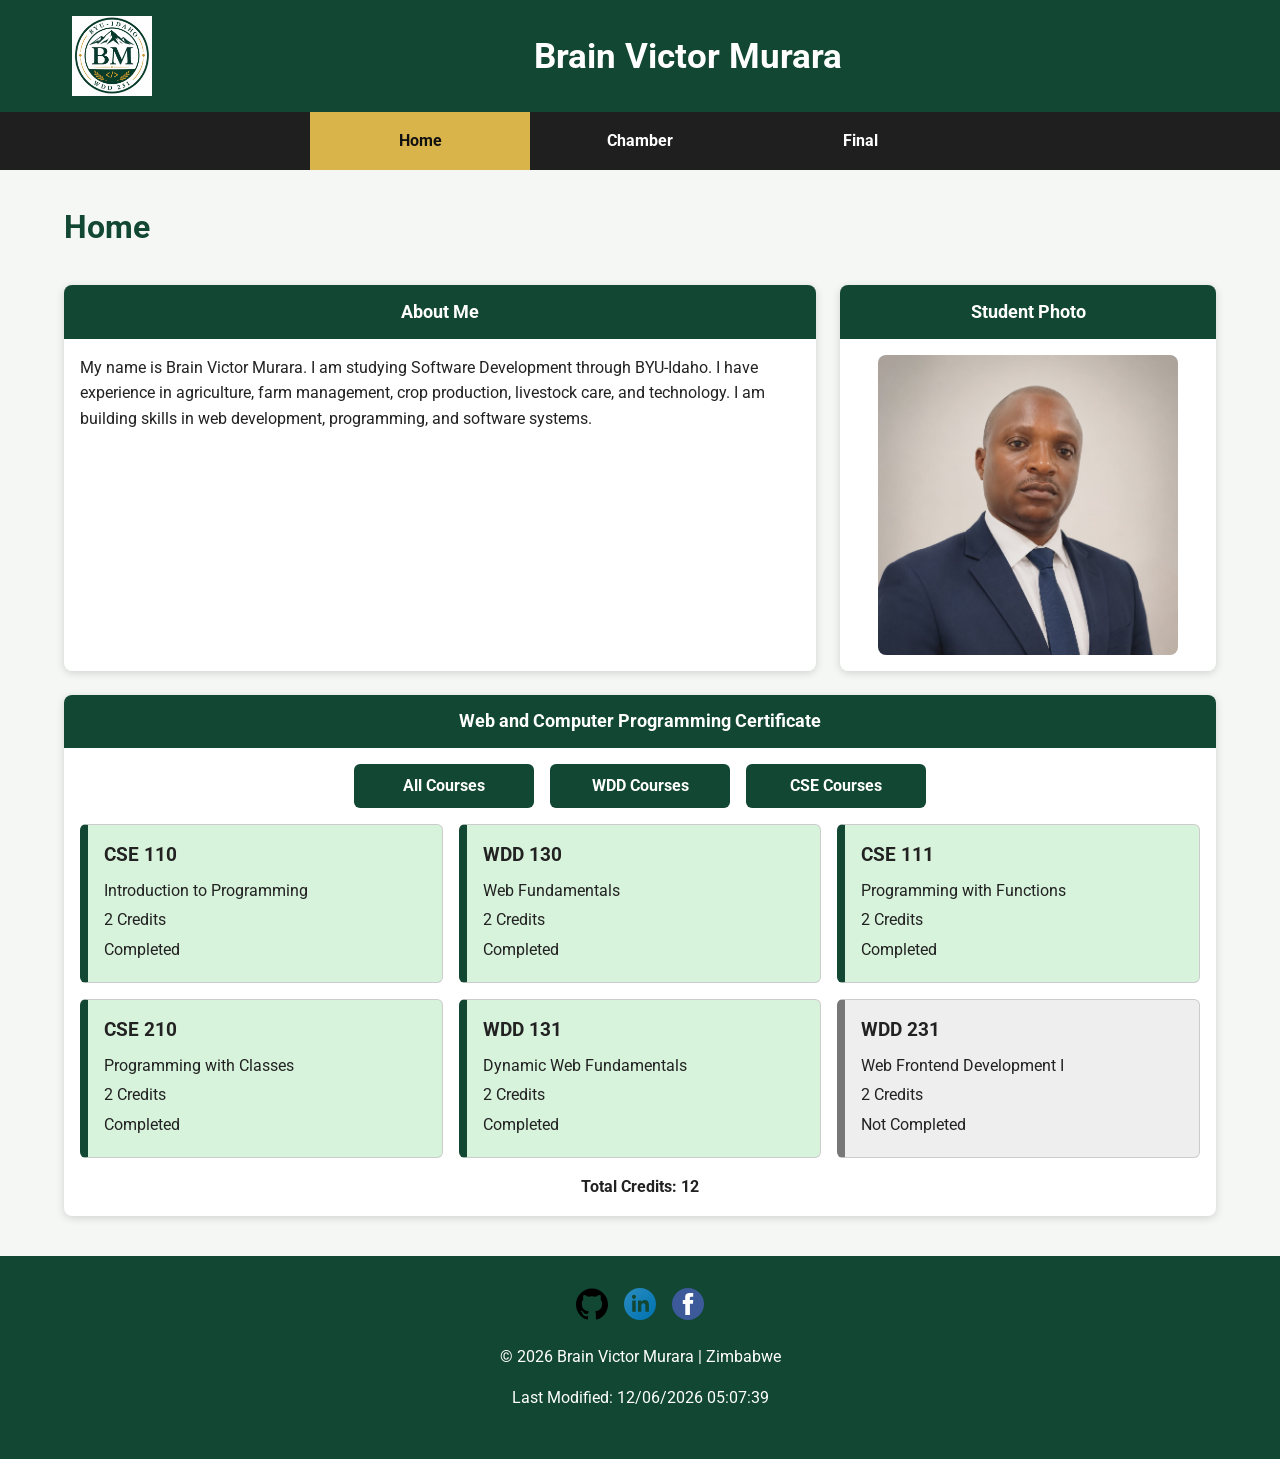
==== index.html @ 565dd633 "Complete w01 Course Home Page" ====
<!DOCTYPE html>
<html lang="en">
<head>
  <meta charset="UTF-8">
  <meta name="viewport" content="width=device-width, initial-scale=1.0">
  <meta name="description" content="WDD 231 course home page for Brain Victor Murara, a Software Development student at BYU-Idaho.">
  <meta name="author" content="Brain Victor Murara">

  <title>WDD 231 Course Home Page | Brain Victor Murara</title>

  <link rel="preconnect" href="https://fonts.googleapis.com">
  <link rel="preconnect" href="https://fonts.gstatic.com" crossorigin>
  <link href="https://fonts.googleapis.com/css2?family=Roboto:wght@400;500;700&display=swap" rel="stylesheet">

  <link rel="stylesheet" href="styles/normalize.css">
  <link rel="stylesheet" href="styles/small.css">
  <link rel="stylesheet" href="styles/larger.css">

  <script src="scripts/navigation.js" defer></script>
  <script src="scripts/date.js" defer></script>
  <script src="scripts/courses.js" defer></script>
</head>

<body>
  <header>
    <div class="header-content">
      <img src="images/logo.png" alt="Brain Murara site logo" width="60" height="60">
      <span>Brain Victor Murara</span>
      <button id="menu" aria-label="Open navigation menu"></button>
    </div>
  </header>

  <nav id="navigation">
    <a href="index.html" class="active">Home</a>
    <a href="chamber/index.html">Chamber</a>
    <a href="final/index.html">Final</a>
  </nav>

  <main>
    <h1>Home</h1>

    <section class="card about">
      <h2>About Me</h2>
      <p>
        My name is Brain Victor Murara. I am studying Software Development through
        BYU-Idaho. I have experience in agriculture, farm management, crop production,
        livestock care, and technology. I am building skills in web development,
        programming, and software systems.
      </p>
    </section>

    <section class="card photo">
      <h2>Student Photo</h2>
      <img src="images/profile.jpg" alt="Photo of Brain Victor Murara" width="300" height="300">
    </section>

    <section class="card certificate">
      <h2>Web and Computer Programming Certificate</h2>

      <div class="filter-buttons">
        <button id="all" type="button">All Courses</button>
        <button id="wdd" type="button">WDD Courses</button>
        <button id="cse" type="button">CSE Courses</button>
      </div>

      <div id="course-list"></div>

      <p class="credits">
        Total Credits: <span id="total-credits">0</span>
      </p>
    </section>
  </main>

  <footer>
    <div class="social">
      <a href="https://github.com/" target="_blank" rel="noopener">
        <img src="images/github.svg" alt="GitHub profile" width="32" height="32">
      </a>
      <a href="https://www.linkedin.com/" target="_blank" rel="noopener">
        <img src="images/linkedin.svg" alt="LinkedIn profile" width="32" height="32">
      </a>
      <a href="https://www.facebook.com/" target="_blank" rel="noopener">
        <img src="images/facebook.svg" alt="Facebook profile" width="32" height="32">
      </a>
    </div>

    <p>
      &copy; <span id="currentyear"></span> Brain Victor Murara | Zimbabwe
    </p>

    <p id="lastModified"></p>
  </footer>
</body>
</html>
---- styles/small.css ----
:root {
  --primary-color: #124734;
  --secondary-color: #d9b44a;
  --background-color: #f4f7f4;
  --card-color: #ffffff;
  --text-color: #222222;
  --dark-color: #1f1f1f;
  --completed-color: #d8f3dc;
  --border-color: #cccccc;
}

* {
  box-sizing: border-box;
}

body {
  margin: 0;
  font-family: "Roboto", Arial, sans-serif;
  color: var(--text-color);
  background-color: var(--background-color);
  line-height: 1.6;
}

header {
  background-color: var(--primary-color);
  color: white;
}

.header-content {
  max-width: 1100px;
  margin: 0 auto;
  padding: 1rem;

  display: flex;
  align-items: center;
  justify-content: space-between;
  gap: 1rem;
}

.header-content img {
  width: 70px;
  height: 70px;
  object-fit: contain;
  flex-shrink: 0;
}

.header-content span {
  flex: 1;
  text-align: center;
  font-size: 1.8rem;
  font-weight: 700;
  color: white;
}

#menu {
  width: 44px;
  height: 44px;
  border: none;
  background: none;
  color: white;
  font-size: 2rem;
  cursor: pointer;
  flex-shrink: 0;
}

#menu::before {
  content: "☰";
}

#menu.open::before {
  content: "✕";
}

nav {
  display: none;
  width: 100%;
  background-color: var(--dark-color);
}

nav.open {
  display: block;
}

nav a {
  display: block;
  padding: 1rem;
  color: white;
  text-align: center;
  text-decoration: none;
  font-weight: 700;
}

nav a:hover,
nav a.active {
  background-color: var(--secondary-color);
  color: #111111;
}

main {
  max-width: 1100px;
  margin: 0 auto;
  padding: 1rem;
  display: grid;
  gap: 1rem;
}

h1 {
  color: var(--primary-color);
  margin: 0.5rem 0;
}

.card {
  background-color: var(--card-color);
  border-radius: 8px;
  box-shadow: 0 2px 8px rgba(0, 0, 0, 0.15);
  overflow: hidden;
}

.card h2 {
  margin: 0;
  padding: 0.8rem;
  background-color: var(--primary-color);
  color: white;
  font-size: 1.1rem;
  text-align: center;
}

.card p,
.card img,
.filter-buttons,
#course-list,
.credits {
  margin: 1rem;
}

.photo img {
  display: block;
  max-width: 100%;
  height: auto;
  margin-inline: auto;
  border-radius: 8px;
}

.filter-buttons {
  display: grid;
  gap: 0.5rem;
}

.filter-buttons button {
  padding: 0.8rem;
  border: none;
  border-radius: 6px;
  background-color: var(--primary-color);
  color: white;
  font-weight: 700;
  cursor: pointer;
}

.filter-buttons button:hover {
  background-color: var(--secondary-color);
  color: #111111;
}

#course-list {
  display: grid;
  gap: 0.75rem;
}

.course-card {
  padding: 1rem;
  border: 1px solid var(--border-color);
  border-left: 8px solid #777777;
  border-radius: 6px;
  background-color: #eeeeee;
}

.course-card h3 {
  margin: 0 0 0.4rem;
}

.course-card p {
  margin: 0.25rem 0;
}

.course-card.completed {
  background-color: var(--completed-color);
  border-left-color: var(--primary-color);
}

.credits {
  font-weight: 700;
  text-align: center;
}

footer {
  margin-top: 1rem;
  padding: 1rem;
  background-color: var(--primary-color);
  color: white;
  text-align: center;
}

.social {
  display: flex;
  justify-content: center;
  gap: 1rem;
  margin-bottom: 0.5rem;
}

.social img {
  width: 32px;
  height: 32px;
}
---- styles/larger.css ----
@media screen and (min-width: 700px) {

    #menu {
        display: none;
    }

    header {
        padding: 0;
    }

    .header-content {
        display: flex;
        align-items: center;
        justify-content: space-between;
        max-width: 1200px;
        margin: 0 auto;
        padding: 1rem 2rem;
    }

    .header-content img {
        width: 80px;
        height: 80px;
    }

    .header-content span {
        flex: 1;
        text-align: center;
        font-size: 2.2rem;
        font-weight: 700;
    }

    nav {
        display: flex;
        justify-content: center;
        align-items: center;
        width: 100%;
    }

    nav a {
        flex: 1;
        max-width: 220px;
        padding: 1rem;
    }

    main {
        max-width: 1200px;
        margin: 0 auto;
        display: grid;
        grid-template-columns: 2fr 1fr;
        gap: 1.5rem;
        padding: 1.5rem;
    }

    h1,
    .certificate {
        grid-column: 1 / 3;
    }

    .filter-buttons {
        display: flex;
        justify-content: center;
        gap: 1rem;
    }

    .filter-buttons button {
        min-width: 180px;
    }

    #course-list {
        display: grid;
        grid-template-columns: repeat(3, 1fr);
        gap: 1rem;
    }

    footer {
        padding: 2rem;
    }
}
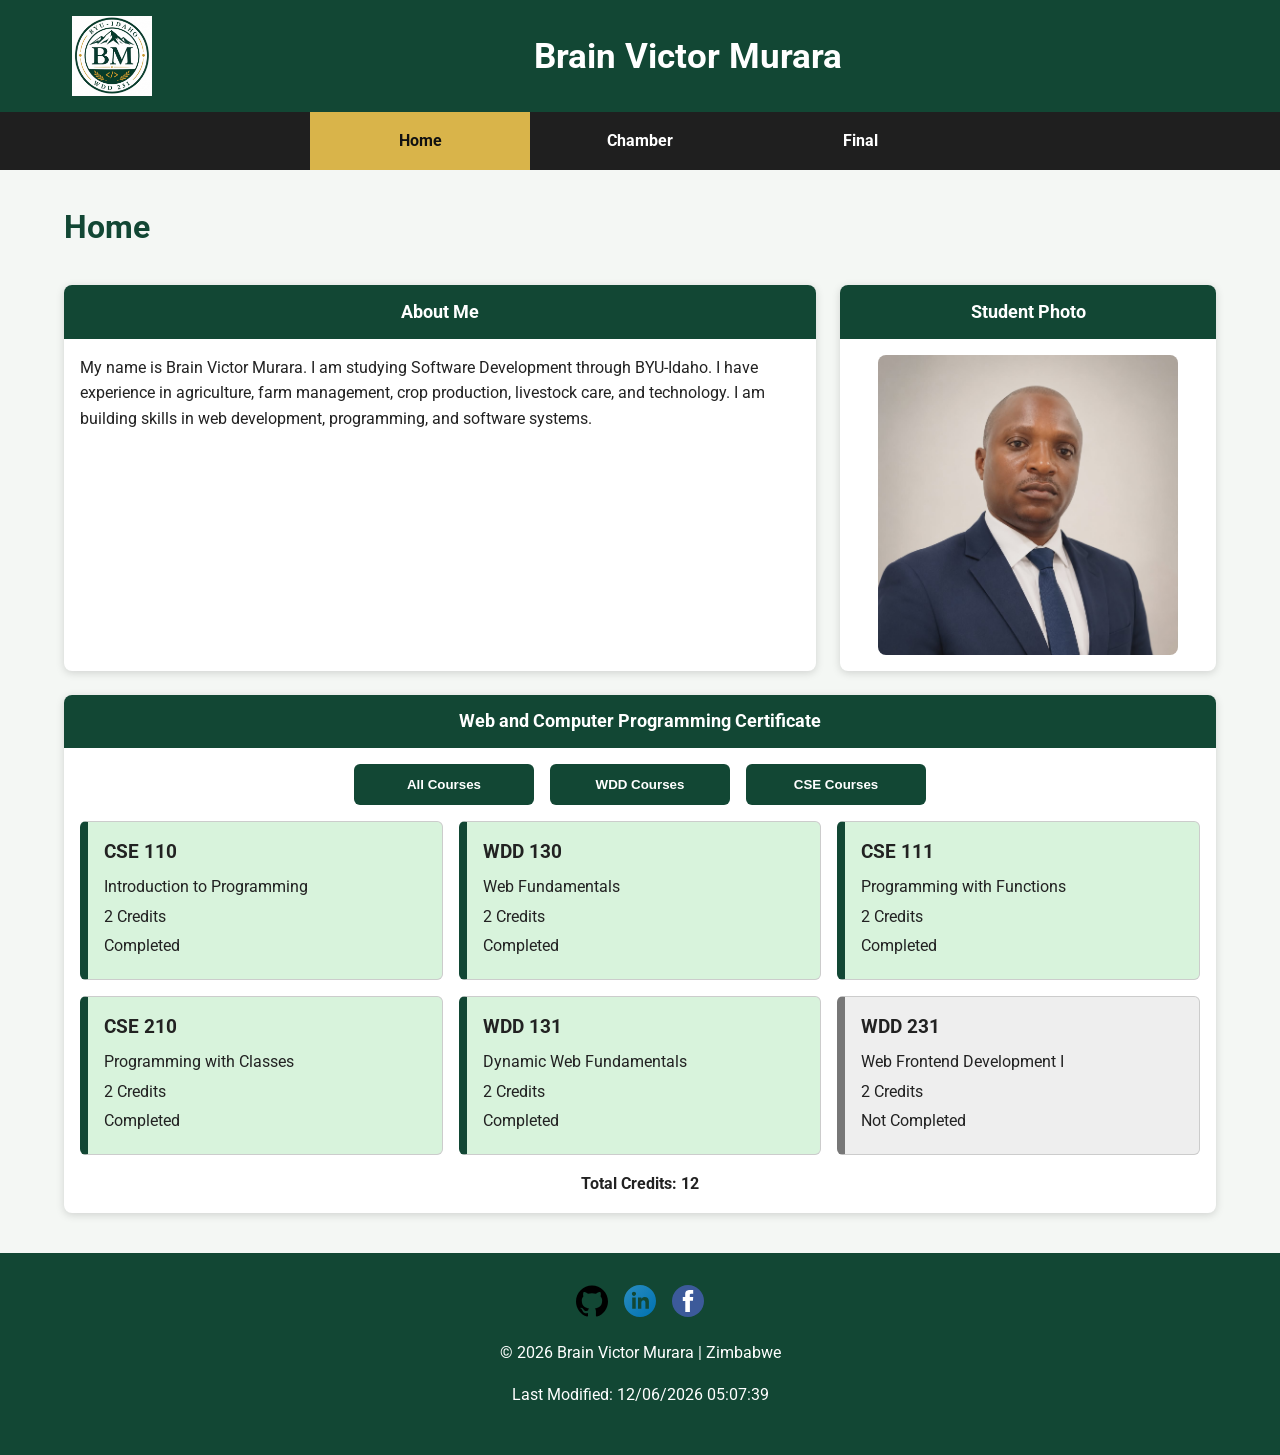
==== commit f780c8c2: "Corrected normalize for audit tools pass" ====
--- a/index.html
+++ b/index.html
@@ -11,8 +11,6 @@
   <link rel="preconnect" href="https://fonts.googleapis.com">
   <link rel="preconnect" href="https://fonts.gstatic.com" crossorigin>
   <link href="https://fonts.googleapis.com/css2?family=Roboto:wght@400;500;700&display=swap" rel="stylesheet">
-
-  <link rel="stylesheet" href="styles/normalize.css">
   <link rel="stylesheet" href="styles/small.css">
   <link rel="stylesheet" href="styles/larger.css">
 
@@ -29,7 +27,6 @@
       <button id="menu" aria-label="Open navigation menu"></button>
     </div>
   </header>
-
   <nav id="navigation">
     <a href="index.html" class="active">Home</a>
     <a href="chamber/index.html">Chamber</a>
@@ -91,4 +88,5 @@
     <p id="lastModified"></p>
   </footer>
 </body>
-</html>+</html>
+
